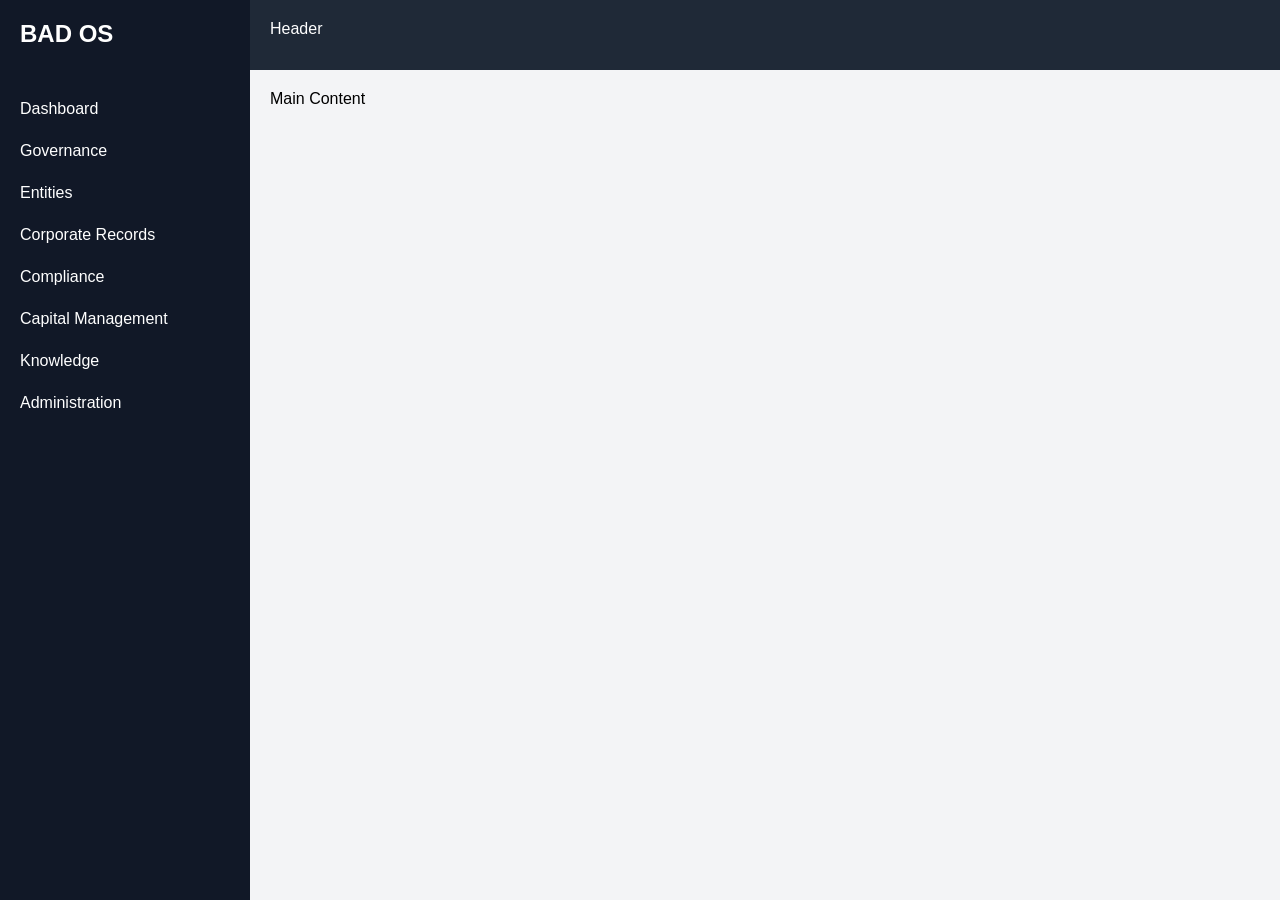
==== prototype/index.html @ a5a1a591 "Create BAD OS application shell layout" ====
<!DOCTYPE html>
<html lang="en">

<head>
    <meta charset="UTF-8">
    <meta name="viewport" content="width=device-width, initial-scale=1.0">

    <title>BAD OS</title>

    <link rel="stylesheet" href="css/styles.css">
</head>

<body>

    <aside>

        <div class="logo">
            BAD OS
        </div>

        <nav>

            <ul>

                <li>Dashboard</li>

                <li>Governance</li>

                <li>Entities</li>

                <li>Corporate Records</li>

                <li>Compliance</li>

                <li>Capital Management</li>

                <li>Knowledge</li>

                <li>Administration</li>

            </ul>

        </nav>

    </aside>


    <div class="workspace">

        <header>
            Header
        </header>


        <main>
            Main Content
        </main>

    </div>


    <script src="js/app.js"></script>

</body>

</html>
---- prototype/css/styles.css ----
/* BAD OS Prototype - Application Shell */

* {
    margin: 0;
    padding: 0;
    box-sizing: border-box;
}


body {
    height: 100vh;
    display: flex;
    font-family: Arial, sans-serif;
}


/* Sidebar */

aside {
    width: 250px;
    height: 100vh;
    background-color: #111827;
    color: white;
    padding: 20px;
}


/* Workspace */

.workspace {
    flex: 1;
    display: flex;
    flex-direction: column;
}


/* Header */

header {
    height: 70px;
    background-color: #1f2937;
    color: white;
    padding: 20px;
}


/* Main Content */

main {
    flex: 1;
    background-color: #f3f4f6;
    padding: 20px;
}


/* Logo */

.logo {
    font-size: 24px;
    font-weight: bold;
    margin-bottom: 40px;
}


/* Navigation */

nav ul {
    list-style: none;
}


nav li {
    padding: 12px 0;
    cursor: pointer;
}
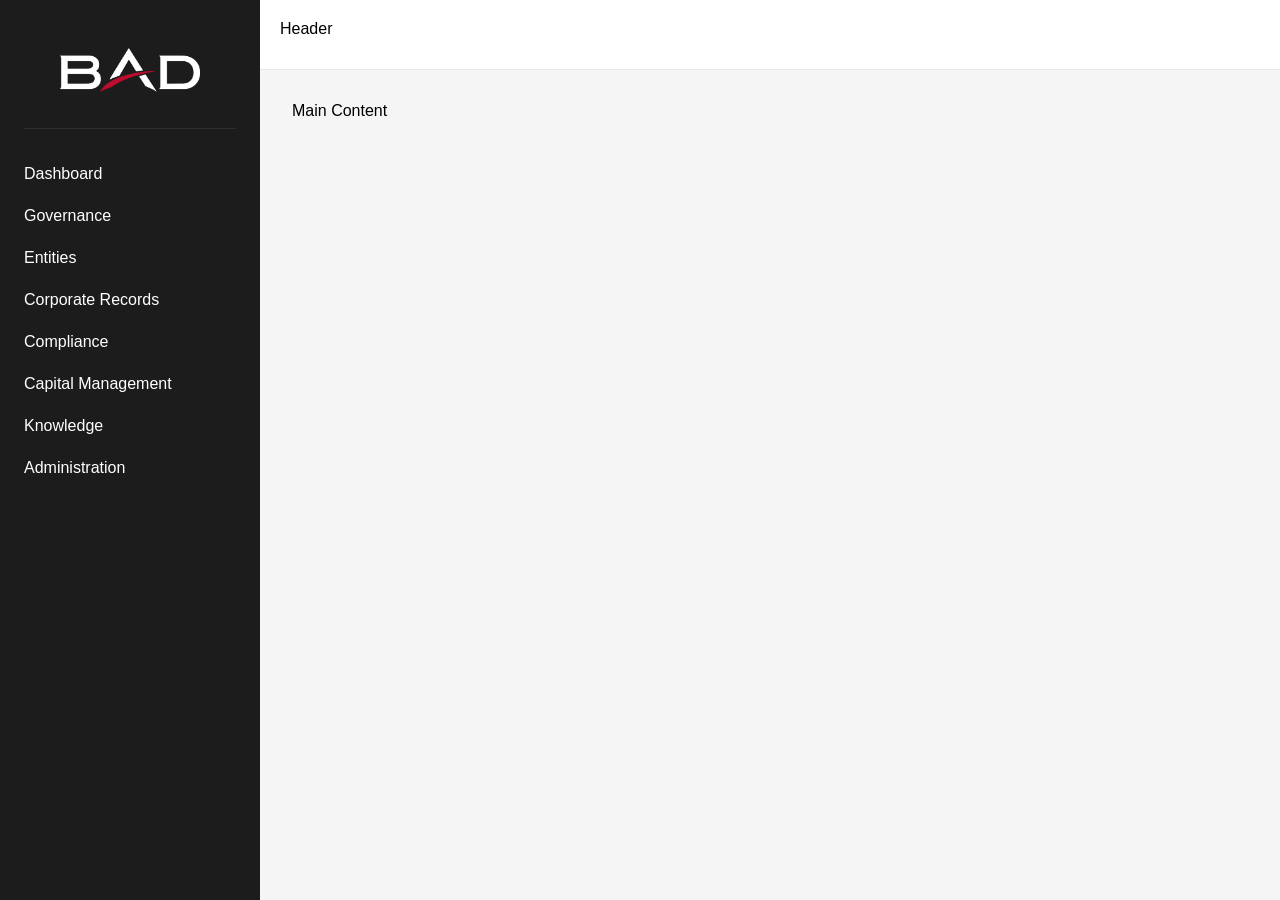
==== commit 6a01c875: "Add BAD Ventures logo to BAD OS sidebar" ====
--- a/prototype/index.html
+++ b/prototype/index.html
@@ -15,7 +15,7 @@
     <aside>
 
         <div class="logo">
-            BAD OS
+            <img src="assets/logo.png" alt="BAD Ventures Logo">
         </div>
 
         <nav>
--- a/prototype/css/styles.css
+++ b/prototype/css/styles.css
@@ -6,22 +6,51 @@
     box-sizing: border-box;
 }
 
+:root {
+
+    /* Brand Colors */
+    --color-primary: #2B2B2B;
+    --color-primary-light: #3A3A3A;
+    --color-primary-dark: #1C1C1C;
+
+    --color-accent: #C62828;
+
+    /* Backgrounds */
+    --color-background: #F5F5F5;
+    --color-surface: #FFFFFF;
+
+    /* Text */
+    --color-text: #202124;
+    --color-text-light: #6B7280;
+
+    /* Borders */
+    --color-border: #E5E7EB;
+
+    /* Layout */
+    --sidebar-width: 260px;
+    --header-height: 70px;
+
+    /* Shadows */
+    --shadow-sm: 0 2px 6px rgba(0,0,0,.08);
+
+}
 
 body {
     height: 100vh;
     display: flex;
     font-family: Arial, sans-serif;
+    background: var(--color-background);
 }
 
 
 /* Sidebar */
 
 aside {
-    width: 250px;
+    width: var(--sidebar-width);
     height: 100vh;
-    background-color: #111827;
+    background: var(--color-primary-dark);
     color: white;
-    padding: 20px;
+    padding: 24px;
 }
 
 
@@ -37,9 +66,9 @@
 /* Header */
 
 header {
-    height: 70px;
-    background-color: #1f2937;
-    color: white;
+    height: var(--header-height);
+    background: var(--color-surface);
+    border-bottom: 1px solid var(--color-border);
     padding: 20px;
 }
 
@@ -48,19 +77,25 @@
 
 main {
     flex: 1;
-    background-color: #f3f4f6;
-    padding: 20px;
+    background: var(--color-background);
+    padding: 32px;
 }
-
 
 /* Logo */
 
 .logo {
-    font-size: 24px;
-    font-weight: bold;
-    margin-bottom: 40px;
+    display: flex;
+    justify-content: center;
+    align-items: center;
+    padding: 24px 0 36px;
+    border-bottom: 1px solid rgba(255,255,255,0.08);
+    margin-bottom: 24px;
 }
 
+.logo img {
+    width: 140px;
+    height: auto;
+}
 
 /* Navigation */
 
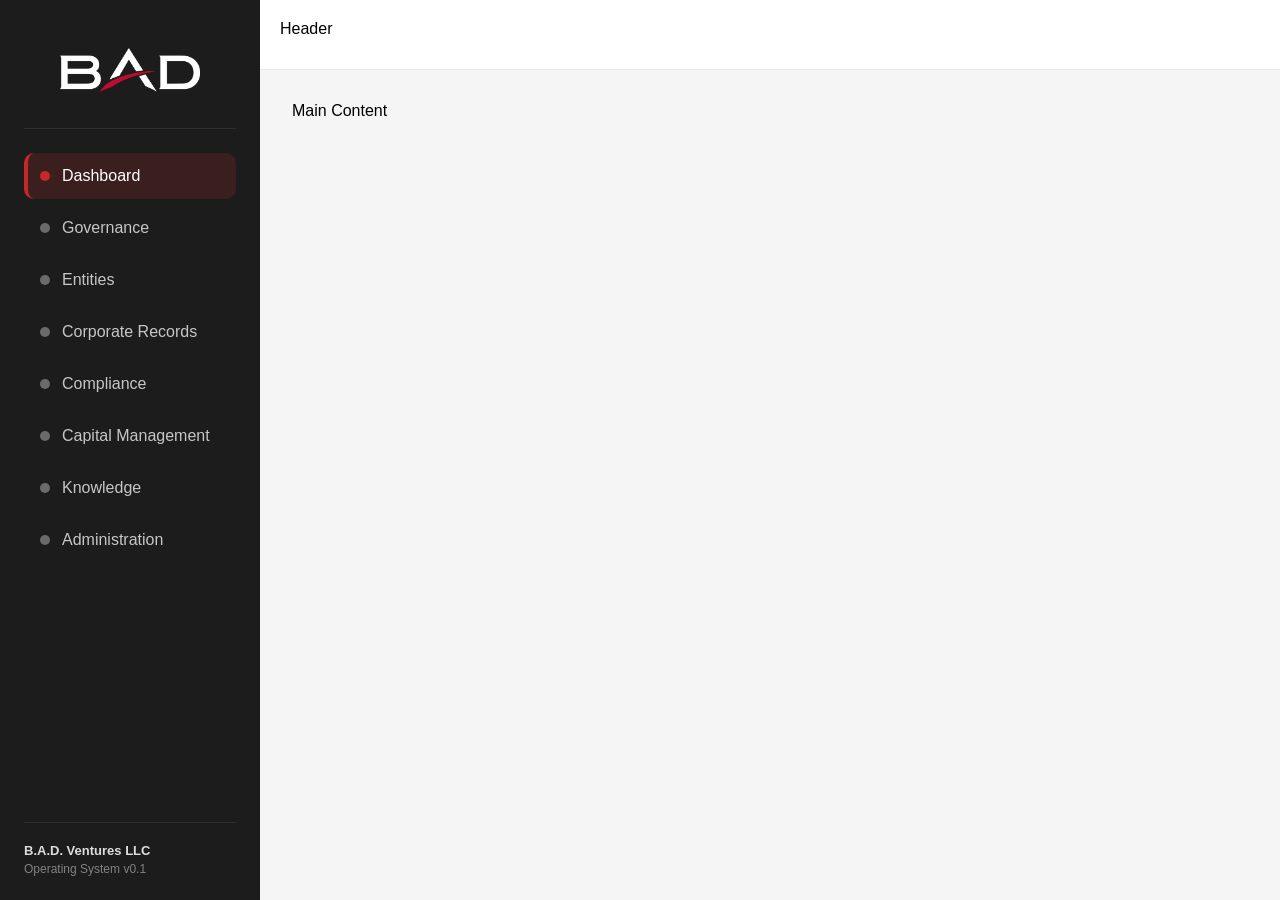
==== commit 73e5fb93: "Updated style structure" ====
--- a/prototype/index.html
+++ b/prototype/index.html
@@ -20,30 +20,61 @@
 
         <nav>
 
-            <ul>
+    <ul>
 
-                <li>Dashboard</li>
+        <li class="active">
+            <span class="nav-icon"></span>
+            Dashboard
+        </li>
 
-                <li>Governance</li>
+        <li>
+            <span class="nav-icon"></span>
+            Governance
+        </li>
 
-                <li>Entities</li>
+        <li>
+            <span class="nav-icon"></span>
+            Entities
+        </li>
 
-                <li>Corporate Records</li>
+        <li>
+            <span class="nav-icon"></span>
+            Corporate Records
+        </li>
 
-                <li>Compliance</li>
+        <li>
+            <span class="nav-icon"></span>
+            Compliance
+        </li>
 
-                <li>Capital Management</li>
+        <li>
+            <span class="nav-icon"></span>
+            Capital Management
+        </li>
 
-                <li>Knowledge</li>
+        <li>
+            <span class="nav-icon"></span>
+            Knowledge
+        </li>
 
-                <li>Administration</li>
+        <li>
+            <span class="nav-icon"></span>
+            Administration
+        </li>
 
-            </ul>
+    </ul>
 
-        </nav>
+</nav>
+
+<div class="sidebar-footer">
+
+    <p class="company-name">B.A.D. Ventures LLC</p>
+
+    <p class="version">Operating System v0.1</p>
+
+</div>
 
     </aside>
-
 
     <div class="workspace">
 
--- a/prototype/css/styles.css
+++ b/prototype/css/styles.css
@@ -46,13 +46,56 @@
 /* Sidebar */
 
 aside {
+
     width: var(--sidebar-width);
     height: 100vh;
+
+    display: flex;
+    flex-direction: column;
+
     background: var(--color-primary-dark);
+
     color: white;
+
     padding: 24px;
-}
-
+
+}
+
+nav {
+
+    flex: 1;
+
+}
+
+.sidebar-footer {
+
+    margin-top: auto;
+
+    padding-top: 20px;
+
+    border-top: 1px solid rgba(255,255,255,.08);
+
+}
+
+.company-name {
+
+    font-size: 13px;
+
+    font-weight: 600;
+
+    color: rgba(255,255,255,.85);
+
+}
+
+.version {
+
+    margin-top: 4px;
+
+    font-size: 12px;
+
+    color: rgba(255,255,255,.45);
+
+}
 
 /* Workspace */
 
@@ -103,8 +146,60 @@
     list-style: none;
 }
 
-
 nav li {
-    padding: 12px 0;
+    display: flex;
+    align-items: center;
+
+    gap: 12px;
+
+    padding: 14px 16px;
+    margin-bottom: 6px;
+
+    border-radius: 10px;
+
+    color: rgba(255,255,255,.75);
+
     cursor: pointer;
-}+
+    transition: all .2s ease;
+}
+
+.nav-icon {
+
+    width: 10px;
+    height: 10px;
+
+    border-radius: 50%;
+
+    background: rgba(255,255,255,.35);
+
+    flex-shrink: 0;
+
+}
+
+nav li:hover {
+
+    background: rgba(255,255,255,.08);
+
+    color: white;
+
+}
+
+nav li.active {
+
+    background: rgba(198,40,40,.18);
+
+    color: white;
+
+    border-left: 4px solid var(--color-accent);
+
+    padding-left: 12px;
+
+}
+
+nav li.active .nav-icon {
+
+    background: var(--color-accent);
+
+}
+
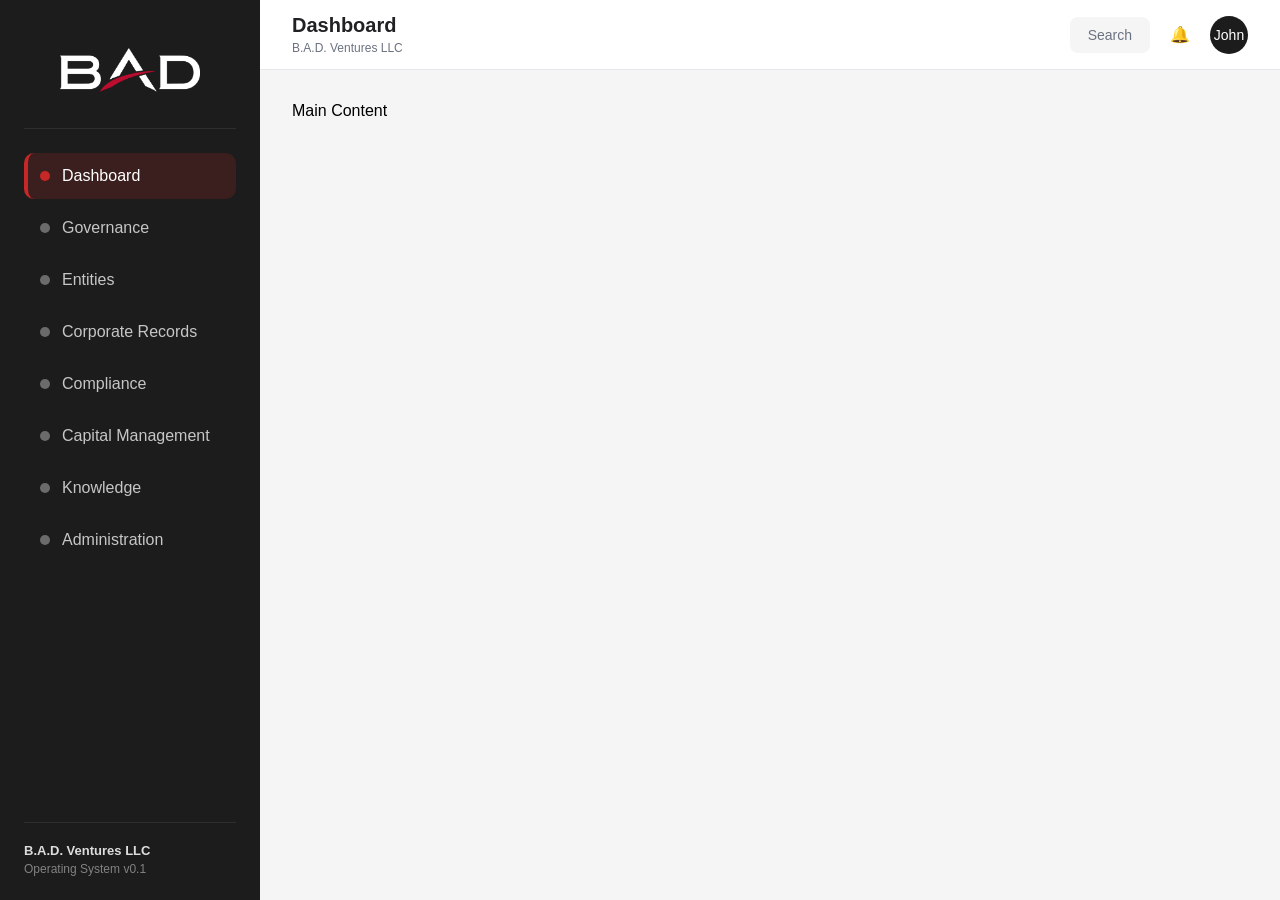
==== commit da896480: "Create BAD OS enterprise header component" ====
--- a/prototype/index.html
+++ b/prototype/index.html
@@ -79,8 +79,35 @@
     <div class="workspace">
 
         <header>
-            Header
-        </header>
+
+    <div class="header-title">
+
+        <h1>Dashboard</h1>
+
+        <p>B.A.D. Ventures LLC</p>
+
+    </div>
+
+
+    <div class="header-actions">
+
+        <div class="search">
+            Search
+        </div>
+
+
+        <div class="notification">
+            🔔
+        </div>
+
+
+        <div class="user">
+            John
+        </div>
+
+    </div>
+
+</header>
 
 
         <main>
--- a/prototype/css/styles.css
+++ b/prototype/css/styles.css
@@ -109,12 +109,96 @@
 /* Header */
 
 header {
+
     height: var(--header-height);
+
+    display: flex;
+
+    justify-content: space-between;
+
+    align-items: center;
+
+
     background: var(--color-surface);
+
     border-bottom: 1px solid var(--color-border);
-    padding: 20px;
-}
-
+
+    padding: 0 32px;
+
+}
+
+.header-title h1 {
+
+    font-size: 20px;
+
+    font-weight: 600;
+
+    color: var(--color-text);
+
+}
+
+.header-title p {
+
+    margin-top: 4px;
+
+    font-size: 12px;
+
+    color: var(--color-text-light);
+
+}
+
+.header-actions {
+
+    display: flex;
+
+    align-items: center;
+
+    gap: 20px;
+
+}
+
+.search {
+
+    background: var(--color-background);
+
+    padding: 10px 18px;
+
+    border-radius: 8px;
+
+    color: var(--color-text-light);
+
+    font-size: 14px;
+
+}
+
+.notification {
+
+    cursor: pointer;
+
+}
+
+.user {
+
+    width: 38px;
+
+    height: 38px;
+
+    display: flex;
+
+    align-items: center;
+
+    justify-content: center;
+
+
+    border-radius: 50%;
+
+    background: var(--color-primary-dark);
+
+    color: white;
+
+    font-size: 14px;
+
+}
 
 /* Main Content */
 
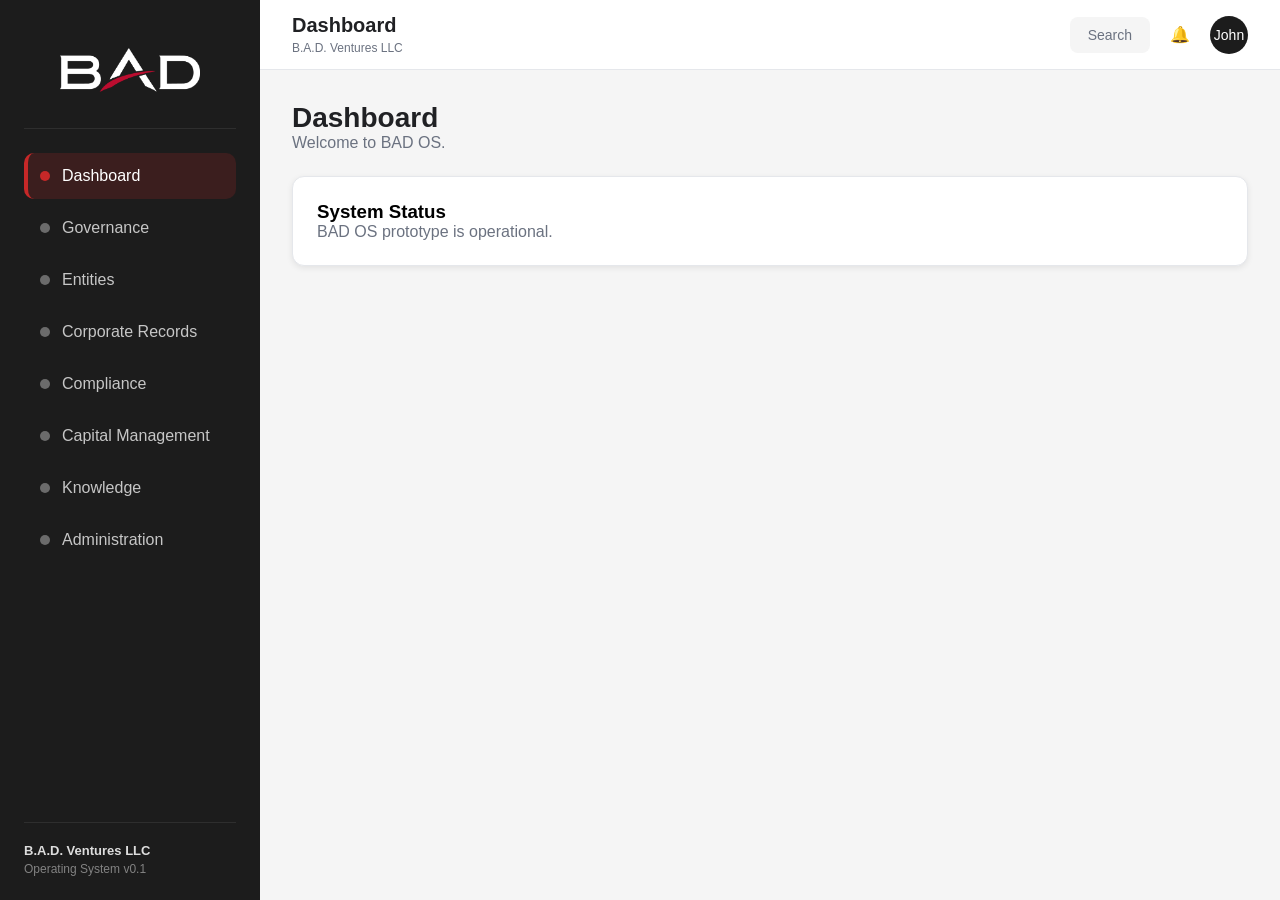
==== commit 12d662fa: "Create BAD OS content container and card system" ====
--- a/prototype/index.html
+++ b/prototype/index.html
@@ -111,8 +111,32 @@
 
 
         <main>
-            Main Content
-        </main>
+
+    <div class="content-container">
+
+    <h2>Dashboard</h2>
+
+    <p>
+        Welcome to BAD OS.
+    </p>
+
+
+    <div class="card">
+
+        <h3>
+            System Status
+        </h3>
+
+        <p>
+            BAD OS prototype is operational.
+        </p>
+
+    </div>
+
+
+</div>
+
+</main>
 
     </div>
 
--- a/prototype/css/styles.css
+++ b/prototype/css/styles.css
@@ -206,6 +206,48 @@
     flex: 1;
     background: var(--color-background);
     padding: 32px;
+    overflow-y: auto;
+}
+
+.content-container {
+
+    max-width: 1400px;
+
+    margin: 0 auto;
+
+}
+
+.card {
+
+    background: var(--color-surface);
+
+    border: 1px solid var(--color-border);
+
+    border-radius: 12px;
+
+    padding: 24px;
+
+    margin-top: 24px;
+
+    box-shadow: var(--shadow-sm);
+
+}
+
+.content-container h2 {
+
+    font-size: 28px;
+
+    font-weight: 600;
+
+    color: var(--color-text);
+
+}
+
+
+.content-container p {
+
+    color: var(--color-text-light);
+
 }
 
 /* Logo */
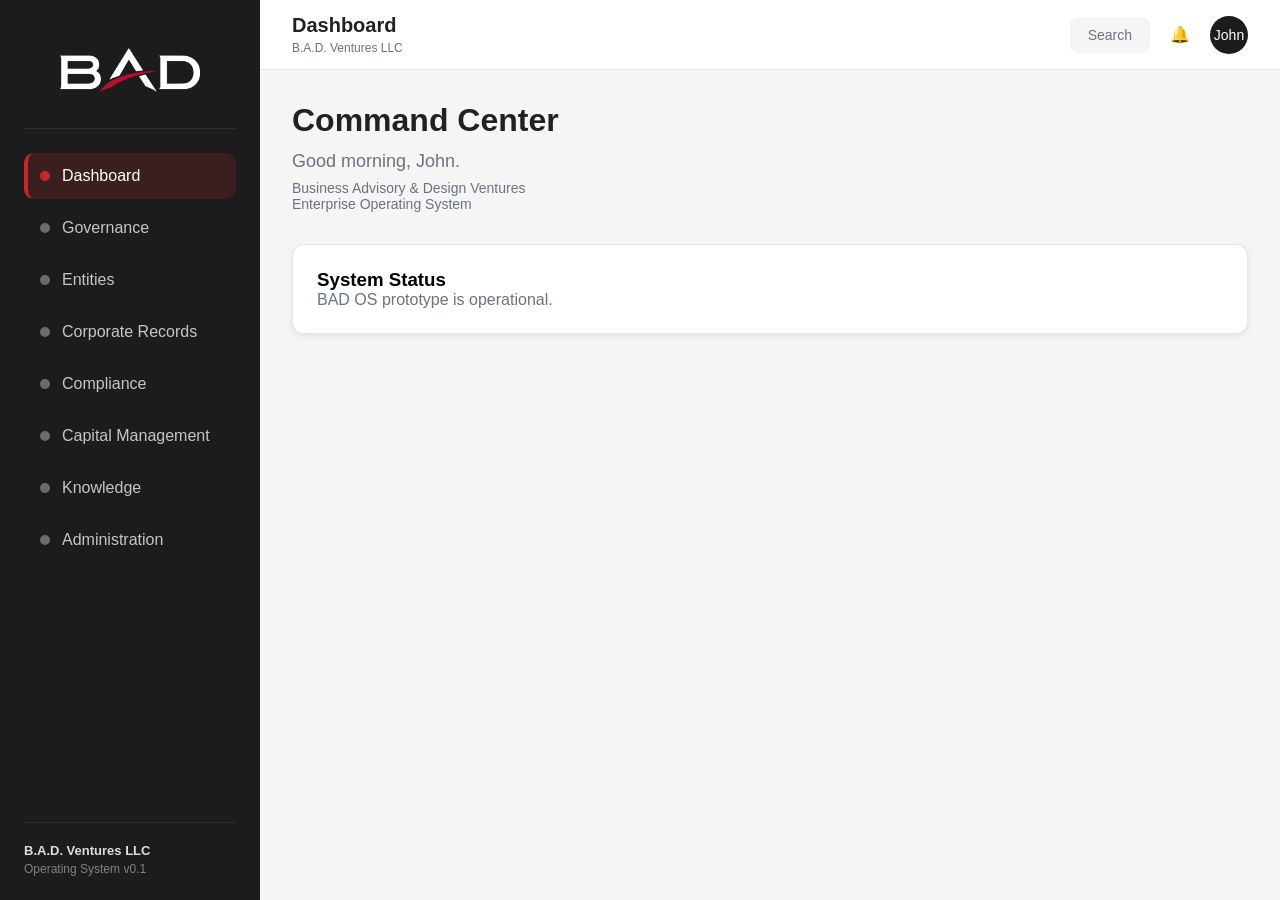
==== commit 8cf4a3e0: "Create Command Center welcome section" ====
--- a/prototype/index.html
+++ b/prototype/index.html
@@ -109,32 +109,47 @@
 
 </header>
 
-
         <main>
 
     <div class="content-container">
 
-    <h2>Dashboard</h2>
 
-    <p>
-        Welcome to BAD OS.
-    </p>
+        <section class="welcome-section">
+
+            <h2>
+                Command Center
+            </h2>
 
 
-    <div class="card">
+            <p class="welcome-message">
+                Good morning, John.
+            </p>
 
-        <h3>
-            System Status
-        </h3>
 
-        <p>
-            BAD OS prototype is operational.
-        </p>
+            <p class="company-description">
+                Business Advisory & Design Ventures
+                <br>
+                Enterprise Operating System
+            </p>
+
+
+        </section>
+
+
+        <div class="card">
+
+            <h3>
+                System Status
+            </h3>
+
+            <p>
+                BAD OS prototype is operational.
+            </p>
+
+        </div>
+
 
     </div>
-
-
-</div>
 
 </main>
 
--- a/prototype/css/styles.css
+++ b/prototype/css/styles.css
@@ -329,3 +329,37 @@
 
 }
 
+.welcome-section {
+
+    margin-bottom: 32px;
+
+}
+
+
+.welcome-section h2 {
+
+    font-size: 32px;
+
+    font-weight: 700;
+
+    margin-bottom: 12px;
+
+}
+
+
+.welcome-message {
+
+    font-size: 18px;
+
+    margin-bottom: 8px;
+
+}
+
+
+.company-description {
+
+    font-size: 14px;
+
+    color: var(--color-text-light);
+
+}
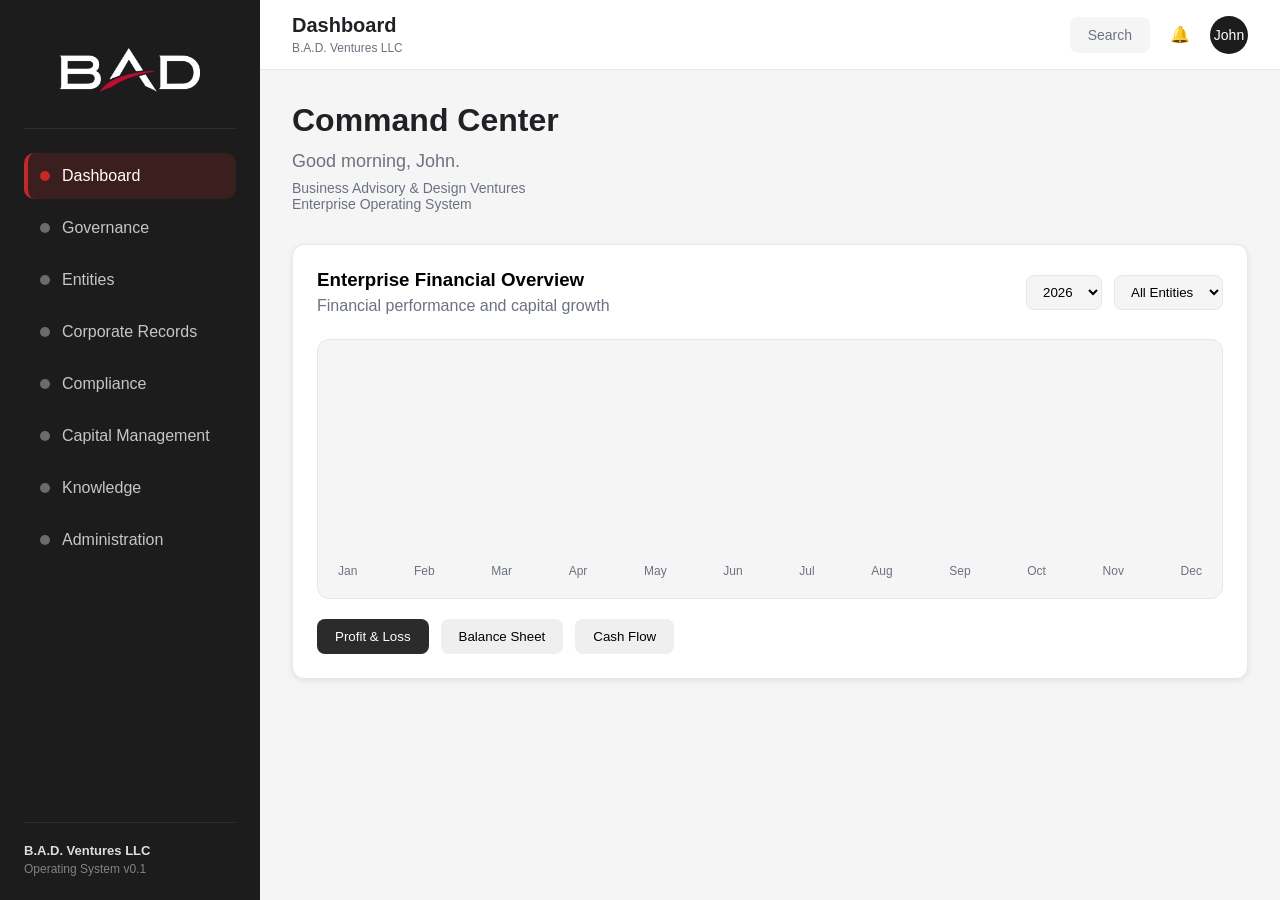
==== commit 4fded2b2: "Create financial overview dashboard component" ====
--- a/prototype/index.html
+++ b/prototype/index.html
@@ -135,21 +135,102 @@
 
         </section>
 
-
-        <div class="card">
+<div class="financial-card card">
+
+
+    <div class="financial-header">
+
+        <div>
 
             <h3>
-                System Status
+                Enterprise Financial Overview
             </h3>
 
             <p>
-                BAD OS prototype is operational.
+                Financial performance and capital growth
             </p>
 
         </div>
 
 
-    </div>
+        <div class="financial-filters">
+
+
+            <select>
+
+                <option>
+                    2026
+                </option>
+
+            </select>
+
+
+            <select>
+
+                <option>
+                    All Entities
+                </option>
+
+            </select>
+
+
+        </div>
+
+
+    </div>
+
+
+    <div class="chart-placeholder">
+
+
+        <div class="chart-line">
+
+        </div>
+
+
+        <div class="chart-labels">
+
+            <span>Jan</span>
+            <span>Feb</span>
+            <span>Mar</span>
+            <span>Apr</span>
+            <span>May</span>
+            <span>Jun</span>
+            <span>Jul</span>
+            <span>Aug</span>
+            <span>Sep</span>
+            <span>Oct</span>
+            <span>Nov</span>
+            <span>Dec</span>
+
+        </div>
+
+
+    </div>
+
+
+    <div class="financial-toggle">
+
+
+        <button class="active">
+            Profit & Loss
+        </button>
+
+
+        <button>
+            Balance Sheet
+        </button>
+
+
+        <button>
+            Cash Flow
+        </button>
+
+
+    </div>
+
+
+</div>      
 
 </main>
 
--- a/prototype/css/styles.css
+++ b/prototype/css/styles.css
@@ -362,4 +362,108 @@
 
     color: var(--color-text-light);
 
+}
+
+.financial-header {
+
+    display: flex;
+
+    justify-content: space-between;
+
+    align-items: center;
+
+    margin-bottom: 24px;
+
+}
+
+
+.financial-header h3 {
+
+    margin-bottom: 6px;
+
+}
+
+.financial-filters {
+
+    display: flex;
+
+    gap: 12px;
+
+}
+
+
+.financial-filters select {
+
+    padding: 8px 12px;
+
+    border-radius: 8px;
+
+    border: 1px solid var(--color-border);
+
+    background: var(--color-background);
+
+}
+
+.chart-placeholder {
+
+    height: 260px;
+
+    background: var(--color-background);
+
+    border-radius: 12px;
+
+    border: 1px solid var(--color-border);
+
+    display: flex;
+
+    flex-direction: column;
+
+    justify-content: flex-end;
+
+    padding: 20px;
+
+}
+
+.chart-labels {
+
+    display: flex;
+
+    justify-content: space-between;
+
+    font-size: 12px;
+
+    color: var(--color-text-light);
+
+}
+
+.financial-toggle {
+
+    display: flex;
+
+    gap: 12px;
+
+    margin-top: 20px;
+
+}
+
+
+.financial-toggle button {
+
+    padding: 10px 18px;
+
+    border-radius: 8px;
+
+    border: none;
+
+    cursor: pointer;
+
+}
+
+
+.financial-toggle .active {
+
+    background: var(--color-primary);
+
+    color: white;
+
 }
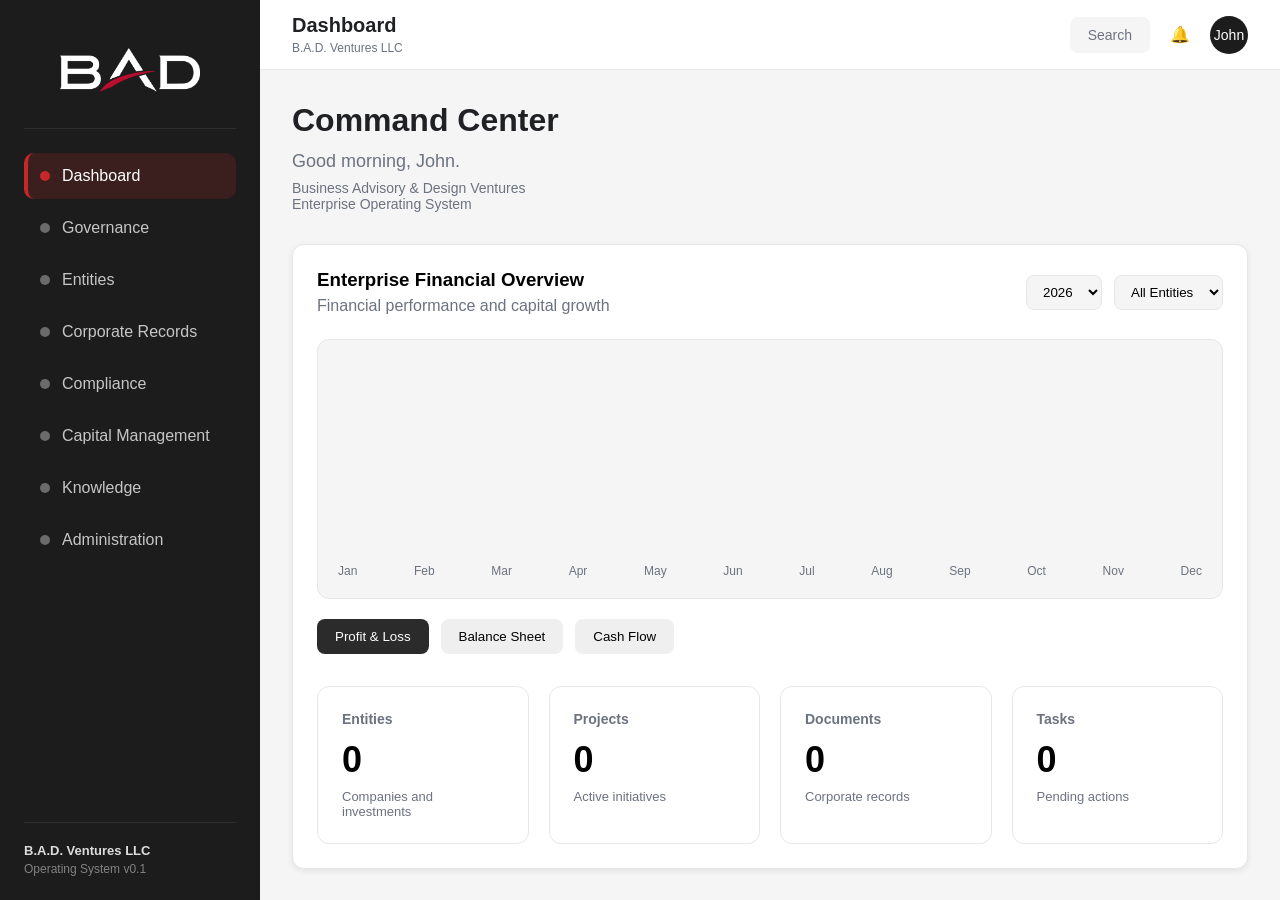
==== commit f673fd1b: "Create KPI metric card component" ====
--- a/prototype/index.html
+++ b/prototype/index.html
@@ -229,6 +229,83 @@
 
     </div>
 
+    <section class="kpi-grid">
+
+
+        <div class="kpi-card">
+
+            <h4>
+                Entities
+            </h4>
+
+            <div class="kpi-value">
+                0
+            </div>
+
+            <p>
+                Companies and investments
+            </p>
+
+        </div>
+
+
+
+        <div class="kpi-card">
+
+            <h4>
+                Projects
+            </h4>
+
+            <div class="kpi-value">
+                0
+            </div>
+
+            <p>
+                Active initiatives
+            </p>
+
+        </div>
+
+
+
+
+        <div class="kpi-card">
+
+            <h4>
+                Documents
+            </h4>
+
+            <div class="kpi-value">
+                0
+            </div>
+
+            <p>
+                Corporate records
+            </p>
+
+        </div>
+
+
+
+
+        <div class="kpi-card">
+
+            <h4>
+                Tasks
+            </h4>
+
+            <div class="kpi-value">
+                0
+            </div>
+
+            <p>
+                Pending actions
+            </p>
+
+        </div>
+
+
+    </section>
 
 </div>      
 
--- a/prototype/css/styles.css
+++ b/prototype/css/styles.css
@@ -466,4 +466,58 @@
 
     color: white;
 
+}
+
+.kpi-grid {
+
+    display: grid;
+
+    grid-template-columns: repeat(4, 1fr);
+
+    gap: 20px;
+
+    margin-top: 32px;
+
+}
+
+.kpi-card {
+
+    background: var(--color-surface);
+
+    border: 1px solid var(--color-border);
+
+    border-radius: 12px;
+
+    padding: 24px;
+
+}
+
+.kpi-card h4 {
+
+    font-size: 14px;
+
+    font-weight: 600;
+
+    color: var(--color-text-light);
+
+    margin-bottom: 12px;
+
+}
+
+.kpi-value {
+
+    font-size: 36px;
+
+    font-weight: 700;
+
+    margin-bottom: 8px;
+
+}
+
+.kpi-card p {
+
+    font-size: 13px;
+
+    color: var(--color-text-light);
+
 }
